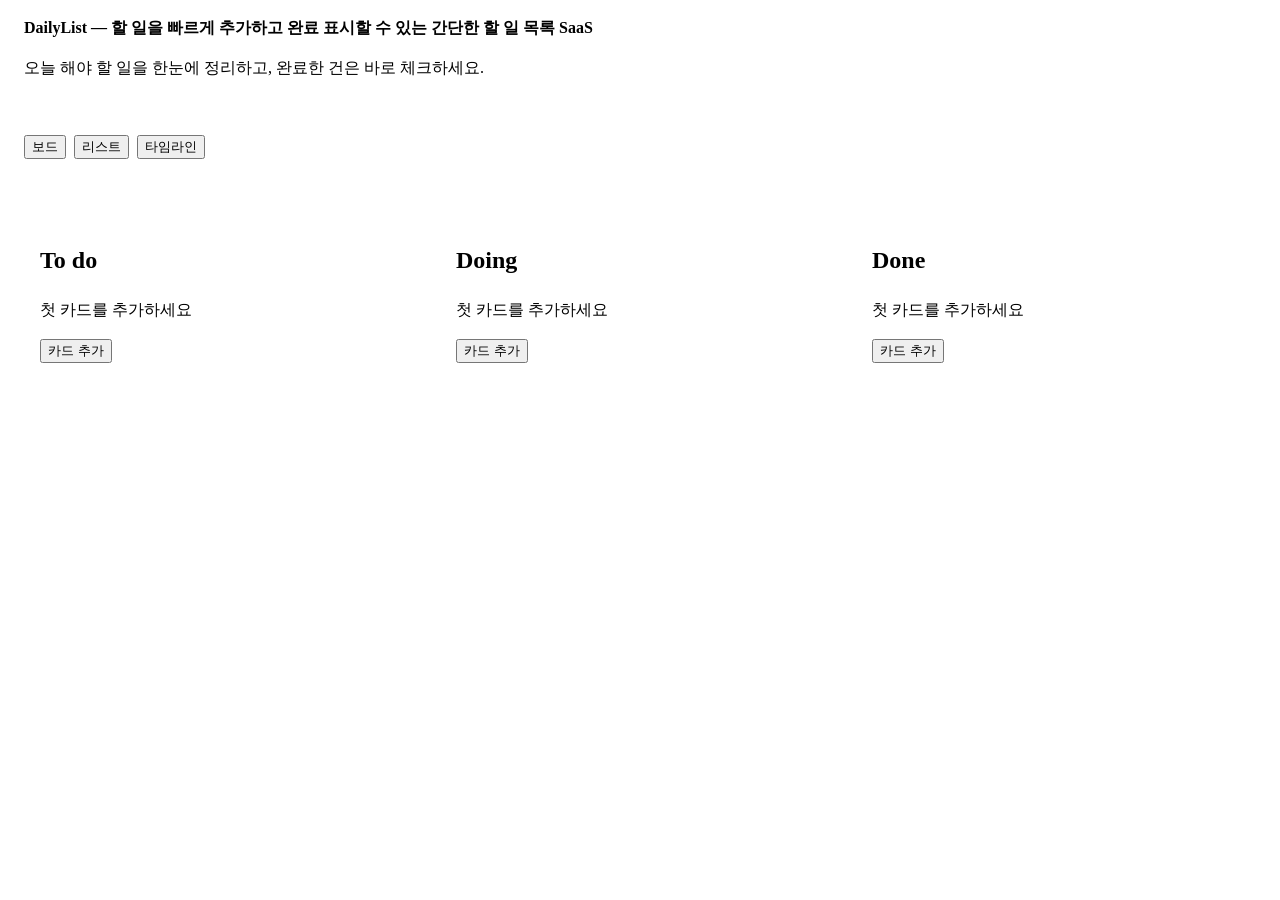
==== index.html @ 4f90b65e "Silo: silo-20261115-212717" ====
<!doctype html>
<html lang="ko">
<head>
  <meta charset="utf-8">
  <meta name="viewport" content="width=device-width, initial-scale=1">
  <title>DailyList</title>
  <link rel="stylesheet" href="tokens.css">
  <style>
    body { margin:0; font-family:var(--font); background:var(--bg); color:var(--text); }
    header, nav { display:flex; gap:8px; align-items:center; padding:16px 24px; }
    header { justify-content:space-between; background:var(--surface); border-bottom:1px solid var(--border); }
    h1 { font-size:var(--title); margin:0; }
    button.cta, button.primary { background:var(--primary); color:#fff; border:0; border-radius:999px; padding:10px 16px; }
    main.board { display:grid; grid-template-columns:repeat(3,1fr); gap:16px; padding:24px; }
    section { background:var(--surface); border:1px solid var(--border); border-radius:var(--radius); padding:16px; min-height:280px; }
    article { background:var(--bg); border-radius:8px; padding:12px; margin:8px 0; }
    .empty { color:var(--muted); }
    .toast { position:fixed; right:16px; bottom:16px; background:#0f172a; color:#fff; padding:8px 12px; border-radius:8px; }
    .err { background:#fef2f2; color:var(--danger); padding:8px 24px; }
    @media (max-width:768px) { main.board { grid-template-columns:1fr; } }
  </style>
</head>
<body>
  <header>
    <div><h1>DailyList — 할 일을 빠르게 추가하고 완료 표시할 수 있는 간단한 할 일 목록 SaaS</h1><p>오늘 해야 할 일을 한눈에 정리하고, 완료한 건은 바로 체크하세요.</p></div>
    <button class="cta" type="button" id="start">지금 시작하기</button>
  </header>
  <nav>
    <button type="button" data-view="board">보드</button>
    <button type="button" data-view="list">리스트</button>
    <button type="button" data-view="timeline">타임라인</button>
    <button class="primary" type="button" id="add">카드 추가</button>
  </nav>
  <p id="err" class="err" hidden>저장에 실패했습니다. <button type="button" id="retry">다시 시도</button></p>
  <main id="app" class="board"></main>
  <p id="toast" class="toast" hidden>저장됨</p>
  <script>
    const KEY='taskflow-v1';
    const COLS=['todo','doing','done'];
    const LABELS={todo:'To do',doing:'Doing',done:'Done'};
    let view='board';
    function load(){ try { return JSON.parse(localStorage.getItem(KEY)||'[]'); } catch(e) { return []; } }
    function save(cards){ try { localStorage.setItem(KEY, JSON.stringify(cards)); toast(); return true; } catch(e) { err(true); return false; } }
    function toast(){ const t=document.getElementById('toast'); t.hidden=false; setTimeout(()=>t.hidden=true,1200); }
    function err(on){ document.getElementById('err').hidden=!on; }
    function add(){ const title=window.prompt('카드 제목'); if(!title) return; const cards=load(); cards.push({id:String(Date.now()), title, col:'todo', due:''}); save(cards); draw(); }
    function move(id, col){ save(load().map(c=>c.id===id?{...c,col}:c)); draw(); }
    function draw(){
      const cards=load(); const app=document.getElementById('app');
      app.className = view==='board' ? 'board' : '';
      if(view==='list'){
        app.innerHTML = cards.length ? '<table><thead><tr><th>카드</th><th>상태</th></tr></thead><tbody>'+cards.map(c=>'<tr><td>'+c.title+'</td><td><select data-id="'+c.id+'">'+COLS.map(x=>'<option value="'+x+'"'+(c.col===x?' selected':'')+'>'+LABELS[x]+'</option>').join('')+'</select></td></tr>').join('')+'</tbody></table>' : '<p class="empty">첫 카드를 추가하세요</p>';
      } else if(view==='timeline'){
        app.innerHTML = COLS.map(col=>'<section><h2>'+LABELS[col]+'</h2>'+(cards.filter(c=>c.col===col).map(c=>'<article>'+c.title+'</article>').join('')||'<p class="empty">비어 있음</p>')+'</section>').join('');
      } else {
        app.innerHTML = COLS.map(col=>'<section><h2>'+LABELS[col]+'</h2>'+(cards.filter(c=>c.col===col).map(c=>'<article>'+c.title+' <select data-id="'+c.id+'">'+COLS.map(x=>'<option value="'+x+'"'+(c.col===x?' selected':'')+'>'+LABELS[x]+'</option>').join('')+'</select></article>').join('')||'<p class="empty">첫 카드를 추가하세요</p>')+'<button type="button" data-add="'+col+'">카드 추가</button></section>').join('');
      }
      app.querySelectorAll('select[data-id]').forEach(s=>s.onchange=()=>move(s.dataset.id,s.value));
      app.querySelectorAll('[data-add]').forEach(b=>b.onclick=add);
    }
    document.getElementById('add').onclick=add;
    document.getElementById('start').onclick=add;
    document.getElementById('retry').onclick=()=>{ err(false); draw(); };
    document.querySelectorAll('[data-view]').forEach(b=>b.onclick=()=>{ view=b.dataset.view; draw(); });
    draw();
  </script>
</body>
</html>
---- tokens.css ----
/* ============================================================
   DailyList — Design Tokens
   task_id: task-20261115-231323-01
   revision: 1
   ============================================================ */

/* :color — Core color palette with semantic names for consistency */
:root {
  /* Primary brand color — Trustworthy blue, similar to Todoist */
  --color-primary-50: #eff6ff;
  --color-primary-100: #dbeafe;
  --color-primary-500: #3b82f6;
  --color-primary-600: #2563eb; /* Primary brand */
  --color-primary-700: #1d4ed8; /* Primary hover */
  --color-primary-900: #1e3a8a;

  /* Success/Completed state */
  --color-success-50: #ecfdf5;
  --color-success-500: #22c55e; /* Completed state */
  --color-success-600: #16a34a;

  /* Neutral background */
  --color-bg-body: #f8fafc;   /* Light gray-blue, reduces eye strain */
  --color-bg-surface: #ffffff; /* White cards */

  /* Text colors */
  --color-text-primary: #1e293b;   /* Slate-800 for headings */
  --color-text-secondary: #64748b; /* Slate-500 for body text */
  --color-text-muted: #94a3b8;     /* Slate-400 for placeholders */

  /* Borders and dividers */
  --color-border-default: #e2e8f0; /* Slate-200 */
  --color-border-focus: #3b82f6;    /* Primary blue for focus rings */

  /* Semantic colors */
  --color-error: #ef4444;           /* Red for errors */
  --color-warning: #f59e0b;         /* Amber for warnings */

  /* Shadows — subtle depth without heaviness */
  --shadow-sm: 0 1px 2px rgba(15, 23, 42, 0.06);
  --shadow-md: 0 4px 12px rgba(15, 23, 42, 0.08);
  --shadow-lg: 0 10px 25px rgba(15, 23, 42, 0.12);

  /* Opacity for states */
  --opacity-disabled: 0.5;
  --opacity-muted: 0.6;

  /* Z-index layers */
  --z-dropdown: 100;
  --z-sticky: 200;
  --z-modal: 300;
  --z-toast: 400;

  /* Animation timing */
  --duration-fast: 150ms;
  --duration-normal: 250ms;
  --duration-slow: 350ms;

  /* Easing curves */
  --ease-out: cubic-bezier(0.4, 0, 0.2, 1);
  --ease-in-out: cubic-bezier(0.4, 0, 0.2, 1);
}

/* :typography — Font stack and base sizes */
:root {
  /* Primary font family — Inter with system fallbacks */
  --font-family-base: -apple-system, BlinkMacSystemFont, 'Inter', -sf-pro-regular, sans-serif;
  --font-family-mono: ui-monospace, SFMono-Regular, 'SF Mono', monospace;

  /* Base type scale */
  --text-xs: 0.75rem;   /* 12px */
  --text-sm: 0.875rem;  /* 14px */
  --text-base: 1rem;    /* 16px */
  --text-lg: 1.125rem;  /* 18px */
  --text-xl: 1.25rem;   /* 20px */
  --text-2xl: 1.5rem;   /* 24px */
  --text-3xl: 1.875rem; /* 30px */

  /* Line heights */
  --leading-tight: 1.25;   /* Headings */
  --leading-normal: 1.5;   /* Body text */

  /* Font weights */
  --font-normal: 400;
  --font-medium: 500;
  --font-semibold: 600;   /* Headings */
  --font-bold: 700;

  /* Letter spacing */
  --tracking-tight: -0.025em;   /* Headings */
  --tracking-normal: 0;         /* Body */

  /* Text transforms */
  --text-uppercase: uppercase;
  --letter-spacing-1: 0.05em;
}

/* :layout — Spacing, sizing, and grid */
:root {
  /* Spacing scale — consistent across the product */
  --space-1: 0.25rem;   /* 4px */
  --space-2: 0.5rem;    /* 8px */
  --space-3: 0.75rem;   /* 12px */
  --space-4: 1rem;      /* 16px */
  --space-5: 1.25rem;   /* 20px */
  --space-6: 1.5rem;    /* 24px */
  --space-8: 2rem;      /* 32px */
  --space-10: 2.5rem;   /* 40px */

  /* Border radius — friendly, modern shapes */
  --radius-sm: 4px;
  --radius-md: 8px;     /* Cards, buttons */
  --radius-lg: 12px;

  /* Max content width — centered, comfortable reading */
  --max-content: 1024px;

  /* Container padding for side margins */
  --container-padding: var(--space-6);

  /* Grid columns for task cards */
  --grid-cols-sm: 1;     /* Mobile */
  --grid-cols-md: 2;     /* Tablet+ */

  /* Z-index layers */
  --z-base: 0;
  --z-dropdown: 100;
  --z-sticky: 200;
  --z-modal: 300;
  --z-toast: 400;

  /* Animation timing */
  --duration-fast: 150ms;
  --duration-normal: 250ms;
  --duration-slow: 350ms;

  /* Easing curves */
  --ease-out: cubic-bezier(0.4, 0, 0.2, 1);
  --ease-in-out: cubic-bezier(0.4, 0, 0.2, 1);
}

/* :components — Reusable component styles (CSS-only tokens) */
:root {
  /* Button heights for touch targets */
  --btn-height-sm: 2.5rem;   /* 40px */
  --btn-height-md: 3rem;     /* 48px */

  /* Input padding for comfortable typing */
  --input-padding: var(--space-3) var(--space-4);

  /* Card shadow */
  --card-shadow: 0 2px 8px rgba(15, 23, 42, 0.06);

  /* Focus ring */
  --focus-ring: 2px solid var(--color-border-focus);

  /* Checkbox size */
  --checkbox-size: 1.25rem;   /* 20px */

  /* Task card padding */
  --card-padding: var(--space-4);
}

/* :states — Visual feedback for interactive elements */
:root {
  /* Hover states */
  --hover-scale: 1.02;

  /* Active press effect */
  --active-scale: 0.98;

  /* Transition timing for interactions */
  --transition-fast: color var(--duration-fast), background-color var(--duration-fast), border-color var(--duration-fast), transform var(--duration-fast);
  --transition-normal: all var(--duration-normal) var(--ease-out);

  /* Disabled opacity */
  --opacity-disabled: 0.5;
}

/* :media — Responsive breakpoints */
@media (min-width: 768px) {
  :root { --grid-cols-sm: 2; } /* Tablet+ */
}

@media (min-width: 1024px) {
  :root { --grid-cols-md: 3; } /* Desktop */
}

/* :animations — Subtle motion for polish */
@keyframes shimmer {
  0% { background-position: -200% 0; }
  100% { background-position: 200% 0; }
}

@keyframes fadeInUp {
  from { opacity: 0; transform: translateY(10px); }
  to { opacity: 1; transform: translateY(0); }
}

@keyframes scaleIn {
  from { opacity: 0; transform: scale(0.95); }
  to { opacity: 1; transform: scale(1); }
}

@keyframes pulse {
  0%, 100% { opacity: 1; }
  50% { opacity: .7; }
}

/* Utility classes for animations */
.animate-shimmer {
  background: linear-gradient(90deg, rgba(255,255,255,0.3) 0%, rgba(255,255,255,0.8) 50%, rgba(255,255,255,0.3) 100%);
  background-size: 200% 100%;
  animation: shimmer 1.5s infinite;
}

.animate-fade-in-up {
  animation: fadeInUp var(--duration-normal) var(--ease-out);
}

.animate-scale-in {
  animation: scaleIn var(--duration-fast) var(--ease-out);
}

/* :root — Global resets and base styles (for prototype.html) */
*, *::before, *::after { box-sizing: border-box; }

body {
  margin: 0;
  padding: 0;
  font-family: var(--font-family-base);
  font-size: var(--text-base);
  line-height: var(--leading-normal);
  color: var(--color-text-primary);
  background-color: var(--color-bg-body);
  -webkit-font-smoothing: antialiased;
  -moz-osx-font-smoothing: grayscale;
}

/* Focus styles for accessibility */
:focus-visible { outline: var(--focus-ring); outline-offset: 2px; }

/* Selection color */
::selection { background-color: var(--color-primary-100); color: var(--color-text-primary); }
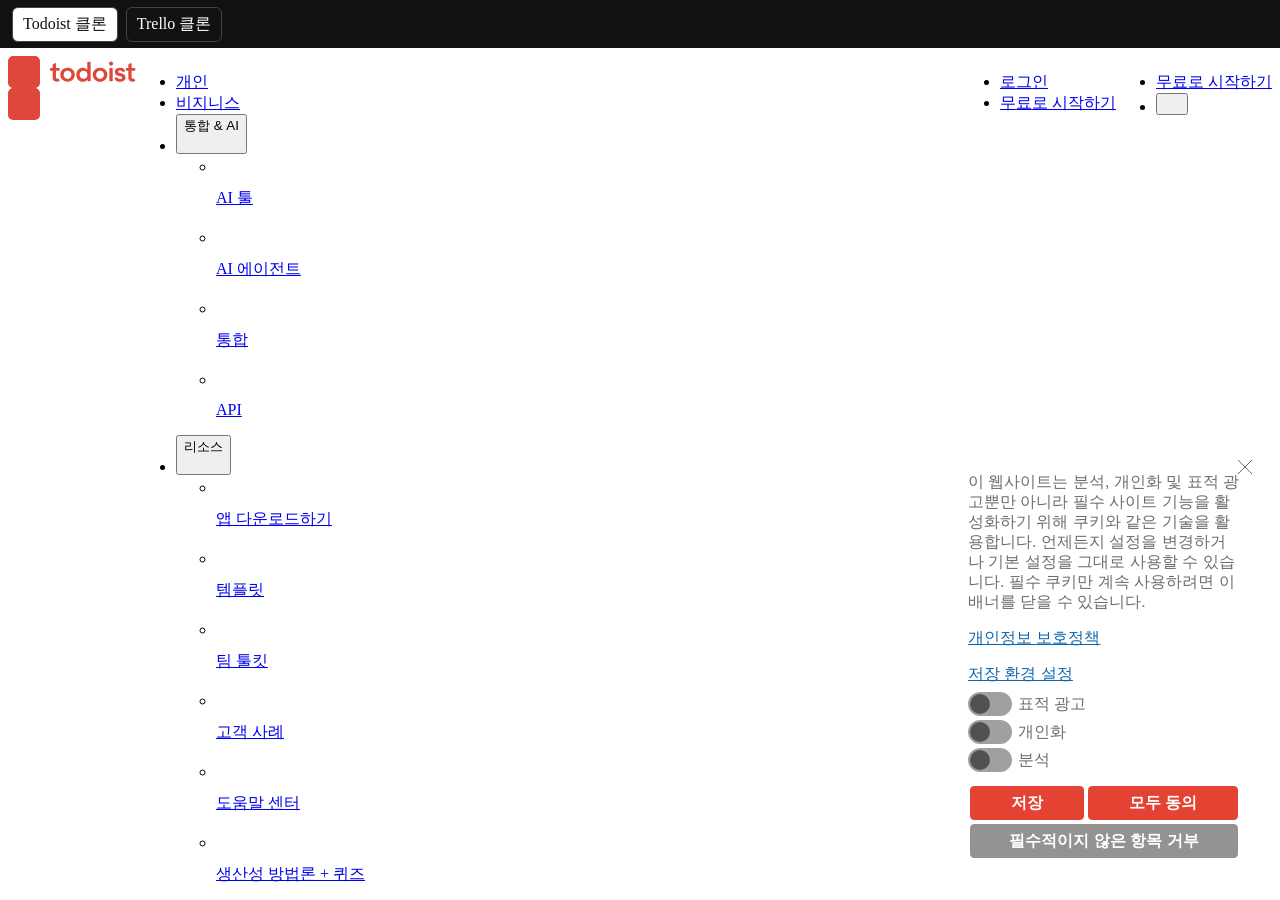
==== commit b81aeb79: "Silo: silo-20261115-212717" ====
--- a/index.html
+++ b/index.html
@@ -3,66 +3,42 @@
 <head>
   <meta charset="utf-8">
   <meta name="viewport" content="width=device-width, initial-scale=1">
-  <title>DailyList</title>
-  <link rel="stylesheet" href="tokens.css">
+  <title>DailyList — 클론</title>
   <style>
-    body { margin:0; font-family:var(--font); background:var(--bg); color:var(--text); }
-    header, nav { display:flex; gap:8px; align-items:center; padding:16px 24px; }
-    header { justify-content:space-between; background:var(--surface); border-bottom:1px solid var(--border); }
-    h1 { font-size:var(--title); margin:0; }
-    button.cta, button.primary { background:var(--primary); color:#fff; border:0; border-radius:999px; padding:10px 16px; }
-    main.board { display:grid; grid-template-columns:repeat(3,1fr); gap:16px; padding:24px; }
-    section { background:var(--surface); border:1px solid var(--border); border-radius:var(--radius); padding:16px; min-height:280px; }
-    article { background:var(--bg); border-radius:8px; padding:12px; margin:8px 0; }
-    .empty { color:var(--muted); }
-    .toast { position:fixed; right:16px; bottom:16px; background:#0f172a; color:#fff; padding:8px 12px; border-radius:8px; }
-    .err { background:#fef2f2; color:var(--danger); padding:8px 24px; }
-    @media (max-width:768px) { main.board { grid-template-columns:1fr; } }
+    html, body { height: 100%; margin: 0; }
+    nav {
+      position: fixed; top: 0; left: 0; right: 0; height: 48px;
+      display: flex; gap: 8px; align-items: center; padding: 0 12px;
+      background: #111; z-index: 2;
+    }
+    nav button {
+      color: #fff; background: transparent; border: 1px solid #444;
+      border-radius: 6px; padding: 6px 10px; cursor: pointer; font: inherit;
+    }
+    nav button[aria-current="true"] { background: #fff; color: #111; }
+    iframe {
+      position: fixed; top: 48px; left: 0; right: 0; bottom: 0;
+      width: 100%; height: calc(100% - 48px); border: 0; background: #fff;
+    }
   </style>
 </head>
 <body>
-  <header>
-    <div><h1>DailyList — 할 일을 빠르게 추가하고 완료 표시할 수 있는 간단한 할 일 목록 SaaS</h1><p>오늘 해야 할 일을 한눈에 정리하고, 완료한 건은 바로 체크하세요.</p></div>
-    <button class="cta" type="button" id="start">지금 시작하기</button>
-  </header>
   <nav>
-    <button type="button" data-view="board">보드</button>
-    <button type="button" data-view="list">리스트</button>
-    <button type="button" data-view="timeline">타임라인</button>
-    <button class="primary" type="button" id="add">카드 추가</button>
+    <button type="button" data-src="public/sites/todoist-com/index.html" aria-current="true">Todoist 클론</button>
+    <button type="button" data-src="public/sites/trello-com/index.html">Trello 클론</button>
   </nav>
-  <p id="err" class="err" hidden>저장에 실패했습니다. <button type="button" id="retry">다시 시도</button></p>
-  <main id="app" class="board"></main>
-  <p id="toast" class="toast" hidden>저장됨</p>
+  <iframe id="clone" src="public/sites/todoist-com/index.html" title="Todoist clone"></iframe>
   <script>
-    const KEY='taskflow-v1';
-    const COLS=['todo','doing','done'];
-    const LABELS={todo:'To do',doing:'Doing',done:'Done'};
-    let view='board';
-    function load(){ try { return JSON.parse(localStorage.getItem(KEY)||'[]'); } catch(e) { return []; } }
-    function save(cards){ try { localStorage.setItem(KEY, JSON.stringify(cards)); toast(); return true; } catch(e) { err(true); return false; } }
-    function toast(){ const t=document.getElementById('toast'); t.hidden=false; setTimeout(()=>t.hidden=true,1200); }
-    function err(on){ document.getElementById('err').hidden=!on; }
-    function add(){ const title=window.prompt('카드 제목'); if(!title) return; const cards=load(); cards.push({id:String(Date.now()), title, col:'todo', due:''}); save(cards); draw(); }
-    function move(id, col){ save(load().map(c=>c.id===id?{...c,col}:c)); draw(); }
-    function draw(){
-      const cards=load(); const app=document.getElementById('app');
-      app.className = view==='board' ? 'board' : '';
-      if(view==='list'){
-        app.innerHTML = cards.length ? '<table><thead><tr><th>카드</th><th>상태</th></tr></thead><tbody>'+cards.map(c=>'<tr><td>'+c.title+'</td><td><select data-id="'+c.id+'">'+COLS.map(x=>'<option value="'+x+'"'+(c.col===x?' selected':'')+'>'+LABELS[x]+'</option>').join('')+'</select></td></tr>').join('')+'</tbody></table>' : '<p class="empty">첫 카드를 추가하세요</p>';
-      } else if(view==='timeline'){
-        app.innerHTML = COLS.map(col=>'<section><h2>'+LABELS[col]+'</h2>'+(cards.filter(c=>c.col===col).map(c=>'<article>'+c.title+'</article>').join('')||'<p class="empty">비어 있음</p>')+'</section>').join('');
-      } else {
-        app.innerHTML = COLS.map(col=>'<section><h2>'+LABELS[col]+'</h2>'+(cards.filter(c=>c.col===col).map(c=>'<article>'+c.title+' <select data-id="'+c.id+'">'+COLS.map(x=>'<option value="'+x+'"'+(c.col===x?' selected':'')+'>'+LABELS[x]+'</option>').join('')+'</select></article>').join('')||'<p class="empty">첫 카드를 추가하세요</p>')+'<button type="button" data-add="'+col+'">카드 추가</button></section>').join('');
-      }
-      app.querySelectorAll('select[data-id]').forEach(s=>s.onchange=()=>move(s.dataset.id,s.value));
-      app.querySelectorAll('[data-add]').forEach(b=>b.onclick=add);
-    }
-    document.getElementById('add').onclick=add;
-    document.getElementById('start').onclick=add;
-    document.getElementById('retry').onclick=()=>{ err(false); draw(); };
-    document.querySelectorAll('[data-view]').forEach(b=>b.onclick=()=>{ view=b.dataset.view; draw(); });
-    draw();
+    const frame = document.getElementById("clone");
+    document.querySelectorAll("nav button[data-src]").forEach((btn) => {
+      btn.onclick = () => {
+        frame.src = btn.getAttribute("data-src");
+        frame.title = btn.textContent || "clone";
+        document.querySelectorAll("nav button[data-src]").forEach((other) => {
+          other.setAttribute("aria-current", other === btn ? "true" : "false");
+        });
+      };
+    });
   </script>
 </body>
 </html>
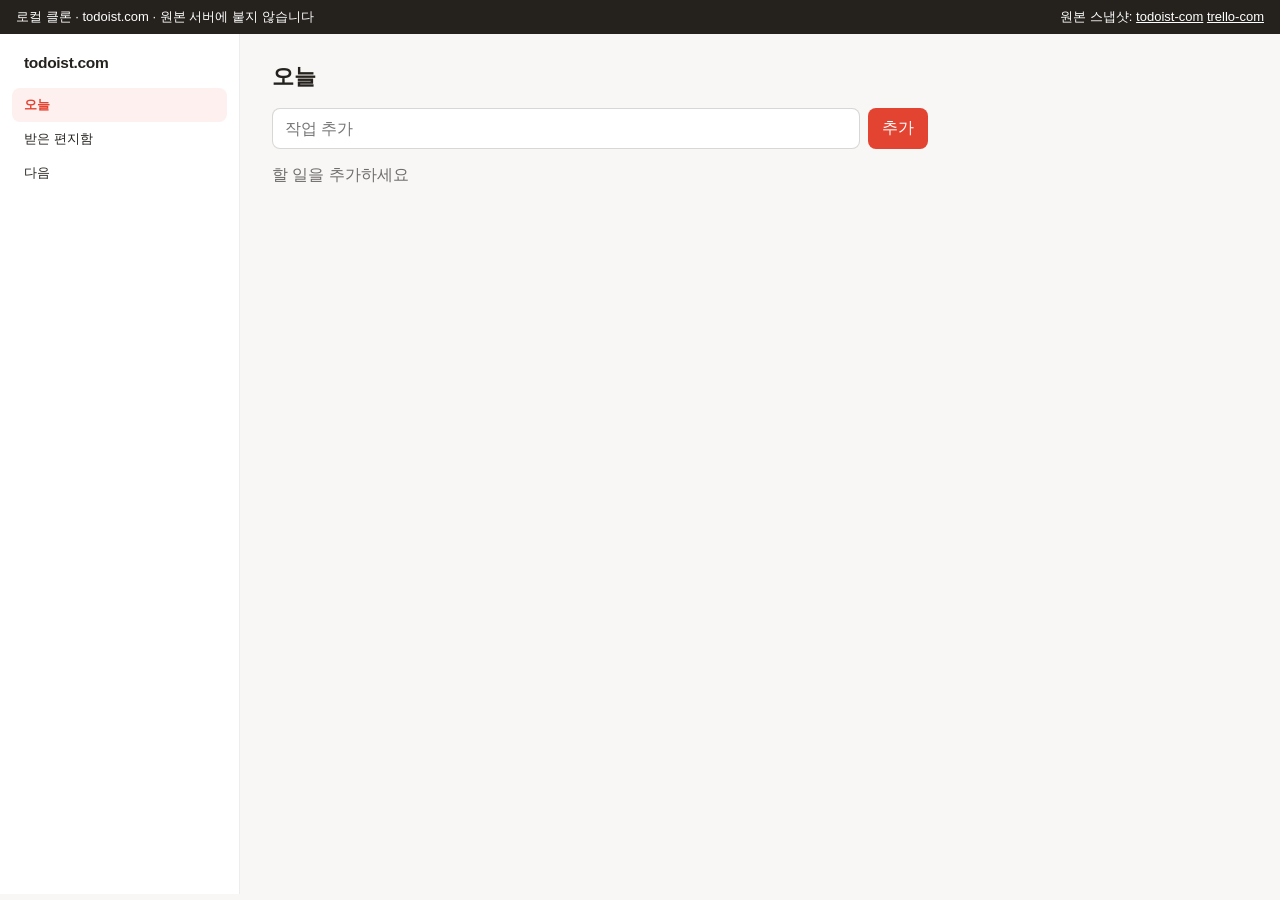
==== commit 07f302ed: "Silo: silo-20261115-212717" ====
--- a/index.html
+++ b/index.html
@@ -1,44 +1,63 @@
 <!doctype html>
-<html lang="ko">
+<html lang="ko" data-silo-stage="clone">
 <head>
-  <meta charset="utf-8">
-  <meta name="viewport" content="width=device-width, initial-scale=1">
-  <title>DailyList — 클론</title>
-  <style>
-    html, body { height: 100%; margin: 0; }
-    nav {
-      position: fixed; top: 0; left: 0; right: 0; height: 48px;
-      display: flex; gap: 8px; align-items: center; padding: 0 12px;
-      background: #111; z-index: 2;
-    }
-    nav button {
-      color: #fff; background: transparent; border: 1px solid #444;
-      border-radius: 6px; padding: 6px 10px; cursor: pointer; font: inherit;
-    }
-    nav button[aria-current="true"] { background: #fff; color: #111; }
-    iframe {
-      position: fixed; top: 48px; left: 0; right: 0; bottom: 0;
-      width: 100%; height: calc(100% - 48px); border: 0; background: #fff;
-    }
-  </style>
+<meta charset="utf-8">
+<meta name="viewport" content="width=device-width, initial-scale=1">
+<title>DailyList — 로컬 클론</title>
+<style>:root{--bg:#f9f7f6;--surface:#ffffff;--text:#25221e;--muted:#6f6d6b;--primary:#e34432;--font:Inter, "Helvetica Neue", Helvetica, Arial, sans-serif;--radius:8px;} *{box-sizing:border-box} html,body{height:100%;margin:0;background:var(--bg);color:var(--text);font-family:var(--font);font-size:15.5px} .banner{display:flex;justify-content:space-between;align-items:center;gap:12px;padding:8px 16px;background:var(--text);color:#fff;font-size:13px} .banner a{color:#fff} .shell{display:flex;min-height:calc(100% - 40px)} aside{width:240px;background:var(--surface);padding:20px 12px;border-right:1px solid #25221e14} .brand{font-weight:700;margin:0 12px 16px;letter-spacing:-.02em} .nav{display:block;width:100%;text-align:left;border:0;background:transparent;color:var(--text);padding:8px 12px;border-radius:var(--radius);cursor:pointer} .nav.on{background:#e3443214;color:var(--primary);font-weight:600} main{flex:1;padding:28px 32px;max-width:720px} h1{font-size:22px;margin:0 0 16px} form{display:flex;gap:8px;margin:0 0 16px} input[name=title]{flex:1;border:1px solid #25221e2e;border-radius:var(--radius);padding:10px 12px;font:inherit;background:var(--surface);color:var(--text)} button[type=submit]{background:var(--primary);color:#fff;border:0;border-radius:var(--radius);padding:10px 14px;font:inherit;cursor:pointer} #empty{color:var(--muted)} ul{list-style:none;margin:0;padding:0} li{display:flex;align-items:center;gap:10px;padding:10px 0;border-bottom:1px solid #25221e14} li.done span{color:var(--muted);text-decoration:line-through} .check{width:20px;height:20px;border:2px solid var(--primary);border-radius:50%;background:transparent;cursor:pointer;flex-shrink:0} li.done .check{background:var(--primary)}</style>
 </head>
 <body>
-  <nav>
-    <button type="button" data-src="public/sites/todoist-com/index.html" aria-current="true">Todoist 클론</button>
-    <button type="button" data-src="public/sites/trello-com/index.html">Trello 클론</button>
-  </nav>
-  <iframe id="clone" src="public/sites/todoist-com/index.html" title="Todoist clone"></iframe>
-  <script>
-    const frame = document.getElementById("clone");
-    document.querySelectorAll("nav button[data-src]").forEach((btn) => {
-      btn.onclick = () => {
-        frame.src = btn.getAttribute("data-src");
-        frame.title = btn.textContent || "clone";
-        document.querySelectorAll("nav button[data-src]").forEach((other) => {
-          other.setAttribute("aria-current", other === btn ? "true" : "false");
-        });
-      };
-    });
-  </script>
+<div class="banner"><span>로컬 클론 · todoist.com · 원본 서버에 붙지 않습니다</span><span>원본 스냅샷: <a href="public/sites/todoist-com/index.html">todoist-com</a> <a href="public/sites/trello-com/index.html">trello-com</a></span></div>
+<div class="shell">
+<aside>
+<p class="brand">todoist.com</p>
+<button type="button" class="nav on" data-list="today">오늘</button>
+<button type="button" class="nav" data-list="inbox">받은 편지함</button>
+<button type="button" class="nav" data-list="upcoming">다음</button>
+</aside>
+<main>
+<h1 id="heading">오늘</h1>
+<form id="add">
+<input name="title" placeholder="작업 추가" autocomplete="off" aria-label="작업 추가">
+<button type="submit">추가</button>
+</form>
+<p id="empty">할 일을 추가하세요</p>
+<ul id="list"></ul>
+</main>
+</div>
+<script>
+const KEY="silo-clone-dailylist";
+const LABELS={today:'오늘',inbox:'받은 편지함',upcoming:'다음'};
+let filter='today';
+function load(){try{const v=JSON.parse(localStorage.getItem(KEY)||'[]');return Array.isArray(v)?v:[];}catch(e){return[];}}
+function save(items){localStorage.setItem(KEY,JSON.stringify(items));}
+function render(){
+  const items=load();
+  const shown=items.filter(it=>it.list===filter);
+  document.getElementById('heading').textContent=LABELS[filter];
+  document.querySelectorAll('.nav').forEach(btn=>{btn.classList.toggle('on',btn.getAttribute('data-list')===filter);});
+  const empty=document.getElementById('empty');
+  const ul=document.getElementById('list');
+  empty.hidden=shown.length>0;
+  ul.innerHTML=shown.map(it=>'<li class="'+(it.completed?'done':'')+'" data-id="'+it.id+'"><button type="button" class="check" aria-label="완료"></button><span>'+it.title.replace(/</g,'&lt;')+'</span></li>').join('');
+}
+document.getElementById('add').addEventListener('submit',e=>{
+  e.preventDefault();
+  const input=e.target.title;
+  const title=(input.value||'').trim();
+  if(!title)return;
+  const items=load();
+  items.push({id:String(Date.now()),title,completed:false,list:filter});
+  save(items);input.value='';render();
+});
+document.getElementById('list').addEventListener('click',e=>{
+  const li=e.target.closest('li');
+  if(!li||!e.target.classList.contains('check'))return;
+  const items=load().map(it=>it.id===li.dataset.id?{...it,completed:!it.completed}:it);
+  save(items);render();
+});
+document.querySelectorAll('.nav').forEach(btn=>btn.addEventListener('click',()=>{filter=btn.getAttribute('data-list');render();}));
+render();
+</script>
 </body>
 </html>
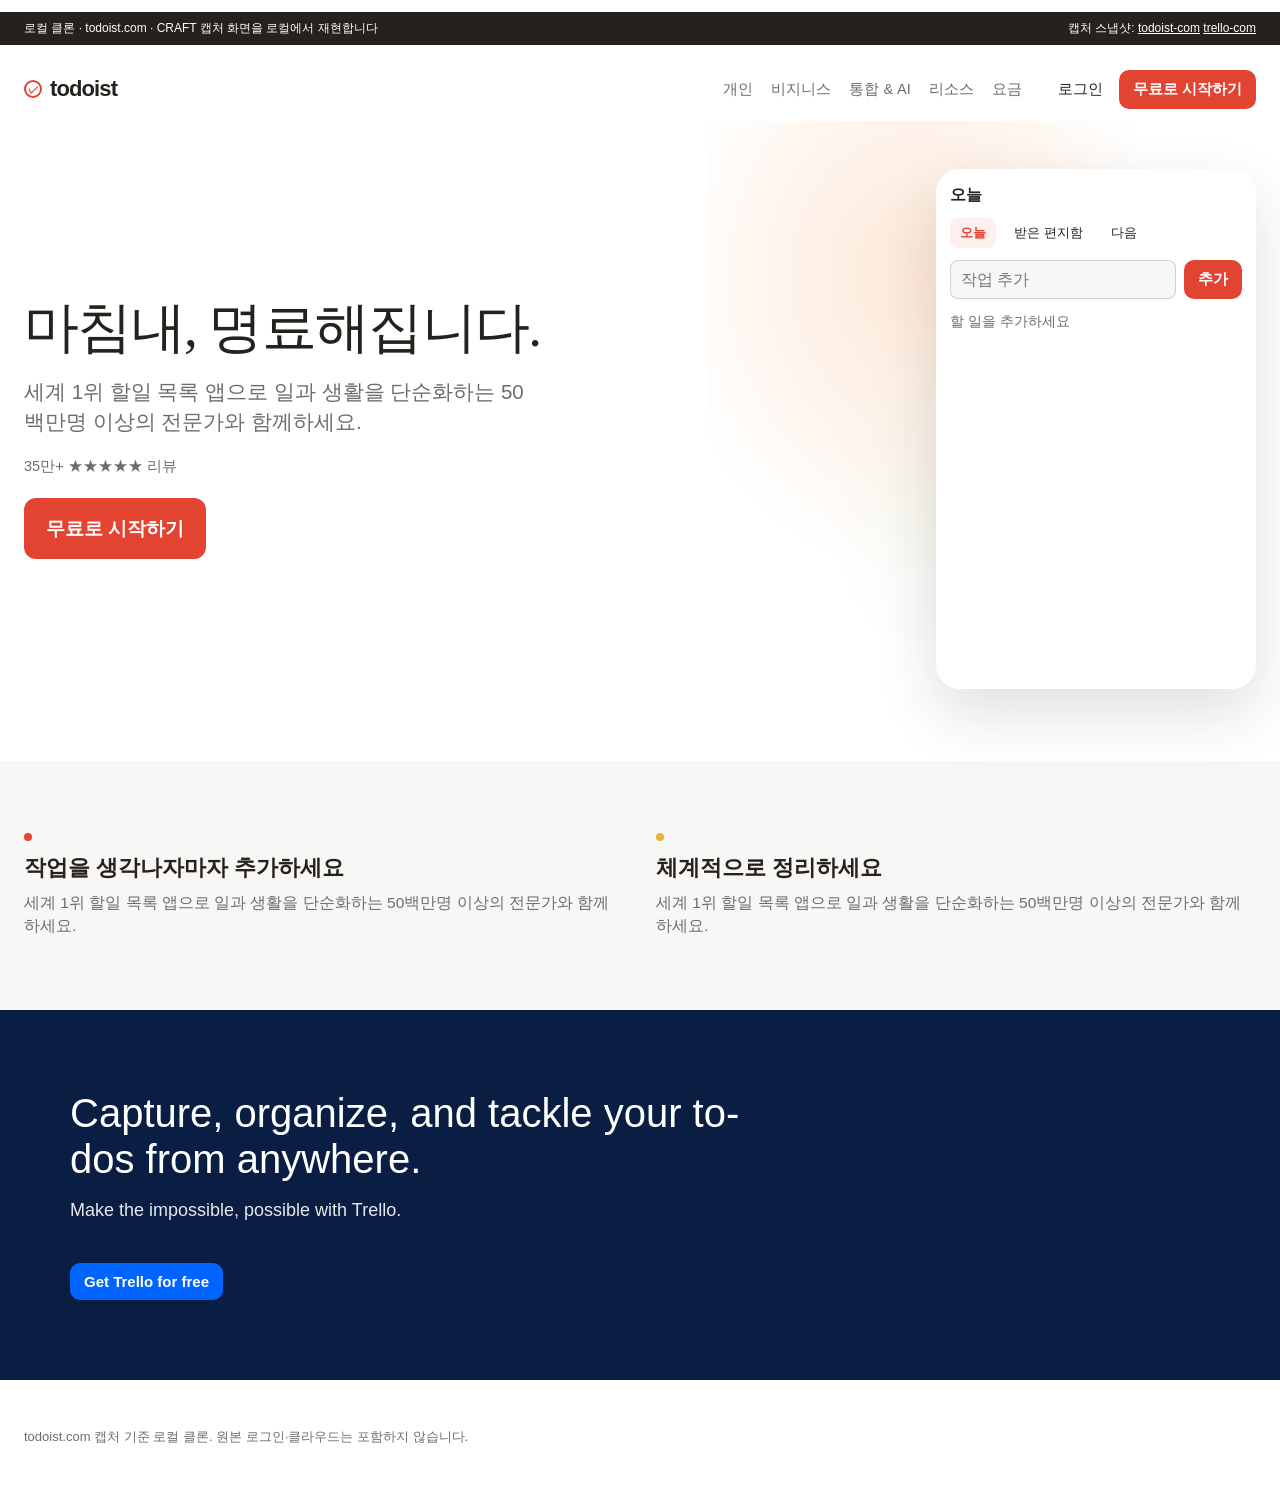
==== commit 4f773ec8: "Silo: silo-20261115-212717" ====
--- a/index.html
+++ b/index.html
@@ -4,27 +4,15 @@
 <meta charset="utf-8">
 <meta name="viewport" content="width=device-width, initial-scale=1">
 <title>DailyList — 로컬 클론</title>
-<style>:root{--bg:#f9f7f6;--surface:#ffffff;--text:#25221e;--muted:#6f6d6b;--primary:#e34432;--font:Inter, "Helvetica Neue", Helvetica, Arial, sans-serif;--radius:8px;} *{box-sizing:border-box} html,body{height:100%;margin:0;background:var(--bg);color:var(--text);font-family:var(--font);font-size:15.5px} .banner{display:flex;justify-content:space-between;align-items:center;gap:12px;padding:8px 16px;background:var(--text);color:#fff;font-size:13px} .banner a{color:#fff} .shell{display:flex;min-height:calc(100% - 40px)} aside{width:240px;background:var(--surface);padding:20px 12px;border-right:1px solid #25221e14} .brand{font-weight:700;margin:0 12px 16px;letter-spacing:-.02em} .nav{display:block;width:100%;text-align:left;border:0;background:transparent;color:var(--text);padding:8px 12px;border-radius:var(--radius);cursor:pointer} .nav.on{background:#e3443214;color:var(--primary);font-weight:600} main{flex:1;padding:28px 32px;max-width:720px} h1{font-size:22px;margin:0 0 16px} form{display:flex;gap:8px;margin:0 0 16px} input[name=title]{flex:1;border:1px solid #25221e2e;border-radius:var(--radius);padding:10px 12px;font:inherit;background:var(--surface);color:var(--text)} button[type=submit]{background:var(--primary);color:#fff;border:0;border-radius:var(--radius);padding:10px 14px;font:inherit;cursor:pointer} #empty{color:var(--muted)} ul{list-style:none;margin:0;padding:0} li{display:flex;align-items:center;gap:10px;padding:10px 0;border-bottom:1px solid #25221e14} li.done span{color:var(--muted);text-decoration:line-through} .check{width:20px;height:20px;border:2px solid var(--primary);border-radius:50%;background:transparent;cursor:pointer;flex-shrink:0} li.done .check{background:var(--primary)}</style>
+<style>:root{--bg:#f9f7f6;--surface:#ffffff;--text:#25221e;--muted:#6f6d6b;--primary:#e34432;--font:Inter, "Helvetica Neue", Helvetica, Arial, sans-serif;--serif:'Iowan Old Style','Palatino Linotype',Palatino,Georgia,'Times New Roman',serif;--radius:8px;} *{box-sizing:border-box} html,body{margin:0;background:#fff;color:var(--text);font-family:var(--font);font-size:15.5px} a{color:inherit;text-decoration:none} .note{font-size:12px;padding:8px 24px;background:var(--text);color:#fff;display:flex;justify-content:space-between;gap:12px} .note a{color:#fff;text-decoration:underline} .top{display:flex;align-items:center;gap:18px;padding:0 24px;height:64px;max-width:1360px;margin:0 auto} .logo{font-weight:700;letter-spacing:-.04em;font-size:22px;display:flex;align-items:center} .logo b{display:inline-flex;width:18px;height:18px;border:2px solid var(--primary);border-radius:50%;margin-right:8px;align-items:center;justify-content:center;color:var(--primary);font-size:11px;font-weight:700} .menu{display:flex;gap:18px;margin-left:auto;font-size:14.5px;color:#25221ea8} .end{display:flex;align-items:center;gap:16px;margin-left:18px;font-size:14.5px} .cta{background:var(--primary);color:#fff;border:0;border-radius:10px;padding:10px 14px;font:600 15px var(--font);cursor:pointer} .cta.xl{padding:18px 22px;font-size:18.5px;border-radius:12px;display:inline-block} .hero{display:grid;grid-template-columns:1fr 320px;gap:48px;align-items:center;max-width:1360px;margin:0 auto;padding:48px 24px 72px;position:relative} .hero:before{content:'';position:absolute;right:4%;top:0;width:520px;height:520px;background:radial-gradient(ellipse at 40% 30%,#fde8d8 0%,transparent 58%),radial-gradient(ellipse at 80% 70%,#e8f3e4 0%,transparent 52%);z-index:0} .copy,.phone{position:relative;z-index:1} h1{font-family:var(--serif);font-size:55px;line-height:1.05;font-weight:400;letter-spacing:-.03em;margin:0 0 18px} .lead{font-size:20.5px;color:#25221ea8;max-width:520px;line-height:1.45} .reviews{color:#25221ea8;font-size:14.5px;margin:18px 0 22px} .phone{background:var(--surface);border-radius:24px;box-shadow:0 24px 60px #25221e24;padding:16px 14px 20px;min-height:520px} .phone-bar{font-weight:700;margin:0 0 12px} .side{display:flex;gap:8px;margin:0 0 12px} .chip{border:0;background:#e3443214;color:var(--primary);border-radius:8px;padding:6px 10px;font:600 13px var(--font);cursor:pointer} .chip.off{background:transparent;color:var(--text);font-weight:500} #add{display:flex;gap:8px;margin:0 0 12px} input[name=title]{flex:1;border:1px solid #25221e2e;border-radius:8px;padding:8px 10px;font:inherit;background:#f9f7f6} #empty{color:var(--muted);font-size:14px} #list{list-style:none;margin:0;padding:0} #list li{display:flex;gap:10px;align-items:center;padding:10px 0;border-bottom:1px solid #25221e14;font-size:14.5px} #list li.done span{color:var(--muted);text-decoration:line-through} .check{width:18px;height:18px;border:2px solid var(--primary);border-radius:50%;background:transparent;cursor:pointer;flex-shrink:0} li.done .check{background:var(--primary)} .bands{background:var(--bg);padding:72px 24px} .bands-inner{max-width:1360px;margin:0 auto;display:grid;grid-template-columns:repeat(2,1fr);gap:48px 32px} .band h2{font-size:22px;margin:0 0 8px} .band p{color:var(--muted);margin:0;line-height:1.5} .dot{display:block;width:8px;height:8px;border-radius:50%;margin:0 0 12px} .d0{background:#e34432}.d1{background:#e8b339}.d2{background:#5b8def}.d3{background:#5aae6f} .second{background:#091e42;color:#fff;padding:80px 24px} .second-inner{max-width:1140px;margin:0 auto} .second h2{font-size:40px;line-height:1.15;font-weight:500;max-width:720px;margin:0 0 16px} .second p{opacity:.9;max-width:560px;font-size:18px} .second .cta{background:#0065ff;margin-top:24px;display:inline-block} footer{padding:48px 24px;color:var(--muted);font-size:13px} @media(max-width:960px){.hero{grid-template-columns:1fr}.menu{display:none} h1{font-size:37px}.bands-inner{grid-template-columns:1fr}.second h2{font-size:32px}}</style>
 </head>
 <body>
-<div class="banner"><span>로컬 클론 · todoist.com · 원본 서버에 붙지 않습니다</span><span>원본 스냅샷: <a href="public/sites/todoist-com/index.html">todoist-com</a> <a href="public/sites/trello-com/index.html">trello-com</a></span></div>
-<div class="shell">
-<aside>
-<p class="brand">todoist.com</p>
-<button type="button" class="nav on" data-list="today">오늘</button>
-<button type="button" class="nav" data-list="inbox">받은 편지함</button>
-<button type="button" class="nav" data-list="upcoming">다음</button>
-</aside>
-<main>
-<h1 id="heading">오늘</h1>
-<form id="add">
-<input name="title" placeholder="작업 추가" autocomplete="off" aria-label="작업 추가">
-<button type="submit">추가</button>
-</form>
-<p id="empty">할 일을 추가하세요</p>
-<ul id="list"></ul>
-</main>
-</div>
+<p class="note"><span>로컬 클론 · todoist.com · CRAFT 캡처 화면을 로컬에서 재현합니다</span><span>캡처 스냅샷: <a href="public/sites/todoist-com/index.html">todoist-com</a> <a href="public/sites/trello-com/index.html">trello-com</a></span></p>
+<header class="top"><a class="logo" href="#app"><b>✓</b>todoist</a><nav class="menu"><a href="#app">개인</a><a href="#app">비지니스</a><a href="#app">통합 &amp; AI</a><a href="#app">리소스</a><a href="#app">요금</a></nav><div class="end"><a href="#app">로그인</a><a class="cta" href="#app">무료로 시작하기</a></div></header>
+<section class="hero"><div class="copy"><h1>마침내, 명료해집니다.</h1><p class="lead">세계 1위 할일 목록 앱으로 일과 생활을 단순화하는 50백만명 이상의 전문가와 함께하세요.</p><p class="reviews">35만+ ★★★★★ 리뷰</p><a class="cta xl" href="#app">무료로 시작하기</a></div><aside class="phone" id="app"><p class="phone-bar" id="heading">오늘</p><div class="side"><button type="button" class="chip" data-list="today">오늘</button><button type="button" class="chip off" data-list="inbox">받은 편지함</button><button type="button" class="chip off" data-list="upcoming">다음</button></div><form id="add"><input name="title" placeholder="작업 추가" autocomplete="off" aria-label="작업 추가"><button class="cta" type="submit">추가</button></form><p id="empty">할 일을 추가하세요</p><ul id="list"></ul></aside></section>
+<section class="bands"><div class="bands-inner"><article class="band"><span class="dot d0"></span><h2>작업을 생각나자마자 추가하세요</h2><p>세계 1위 할일 목록 앱으로 일과 생활을 단순화하는 50백만명 이상의 전문가와 함께하세요.</p></article><article class="band"><span class="dot d1"></span><h2>체계적으로 정리하세요</h2><p>세계 1위 할일 목록 앱으로 일과 생활을 단순화하는 50백만명 이상의 전문가와 함께하세요.</p></article></div></section>
+<section class="second"><div class="second-inner"><h2>Capture, organize, and tackle your to-dos from anywhere.</h2><p>Make the impossible, possible with Trello.</p><a class="cta" href="#app">Get Trello for free</a></div></section>
+<footer>todoist.com 캡처 기준 로컬 클론. 원본 로그인·클라우드는 포함하지 않습니다.</footer>
 <script>
 const KEY="silo-clone-dailylist";
 const LABELS={today:'오늘',inbox:'받은 편지함',upcoming:'다음'};
@@ -34,29 +22,32 @@
 function render(){
   const items=load();
   const shown=items.filter(it=>it.list===filter);
-  document.getElementById('heading').textContent=LABELS[filter];
-  document.querySelectorAll('.nav').forEach(btn=>{btn.classList.toggle('on',btn.getAttribute('data-list')===filter);});
+  const heading=document.getElementById('heading');
+  if(heading) heading.textContent=LABELS[filter];
+  document.querySelectorAll('.chip').forEach(btn=>{btn.classList.toggle('off',btn.getAttribute('data-list')!==filter);});
   const empty=document.getElementById('empty');
   const ul=document.getElementById('list');
-  empty.hidden=shown.length>0;
-  ul.innerHTML=shown.map(it=>'<li class="'+(it.completed?'done':'')+'" data-id="'+it.id+'"><button type="button" class="check" aria-label="완료"></button><span>'+it.title.replace(/</g,'&lt;')+'</span></li>').join('');
+  if(empty) empty.hidden=shown.length>0;
+  if(ul) ul.innerHTML=shown.map(it=>'<li class="'+(it.completed?'done':'')+'" data-id="'+it.id+'"><button type="button" class="check" aria-label="완료"></button><span>'+it.title.replace(/</g,'&lt;')+'</span></li>').join('');
 }
-document.getElementById('add').addEventListener('submit',e=>{
+const form=document.getElementById('add');
+if(form) form.addEventListener('submit',e=>{
   e.preventDefault();
-  const input=e.target.title;
-  const title=(input.value||'').trim();
+  const input=e.target.elements.title;
+  const title=(input && input.value || '').trim();
   if(!title)return;
   const items=load();
   items.push({id:String(Date.now()),title,completed:false,list:filter});
   save(items);input.value='';render();
 });
-document.getElementById('list').addEventListener('click',e=>{
+const list=document.getElementById('list');
+if(list) list.addEventListener('click',e=>{
   const li=e.target.closest('li');
   if(!li||!e.target.classList.contains('check'))return;
-  const items=load().map(it=>it.id===li.dataset.id?{...it,completed:!it.completed}:it);
+  const items=load().map(it=>it.id===li.dataset.id?Object.assign({},it,{completed:!it.completed}):it);
   save(items);render();
 });
-document.querySelectorAll('.nav').forEach(btn=>btn.addEventListener('click',()=>{filter=btn.getAttribute('data-list');render();}));
+document.querySelectorAll('.chip').forEach(btn=>btn.addEventListener('click',()=>{filter=btn.getAttribute('data-list');render();}));
 render();
 </script>
 </body>
